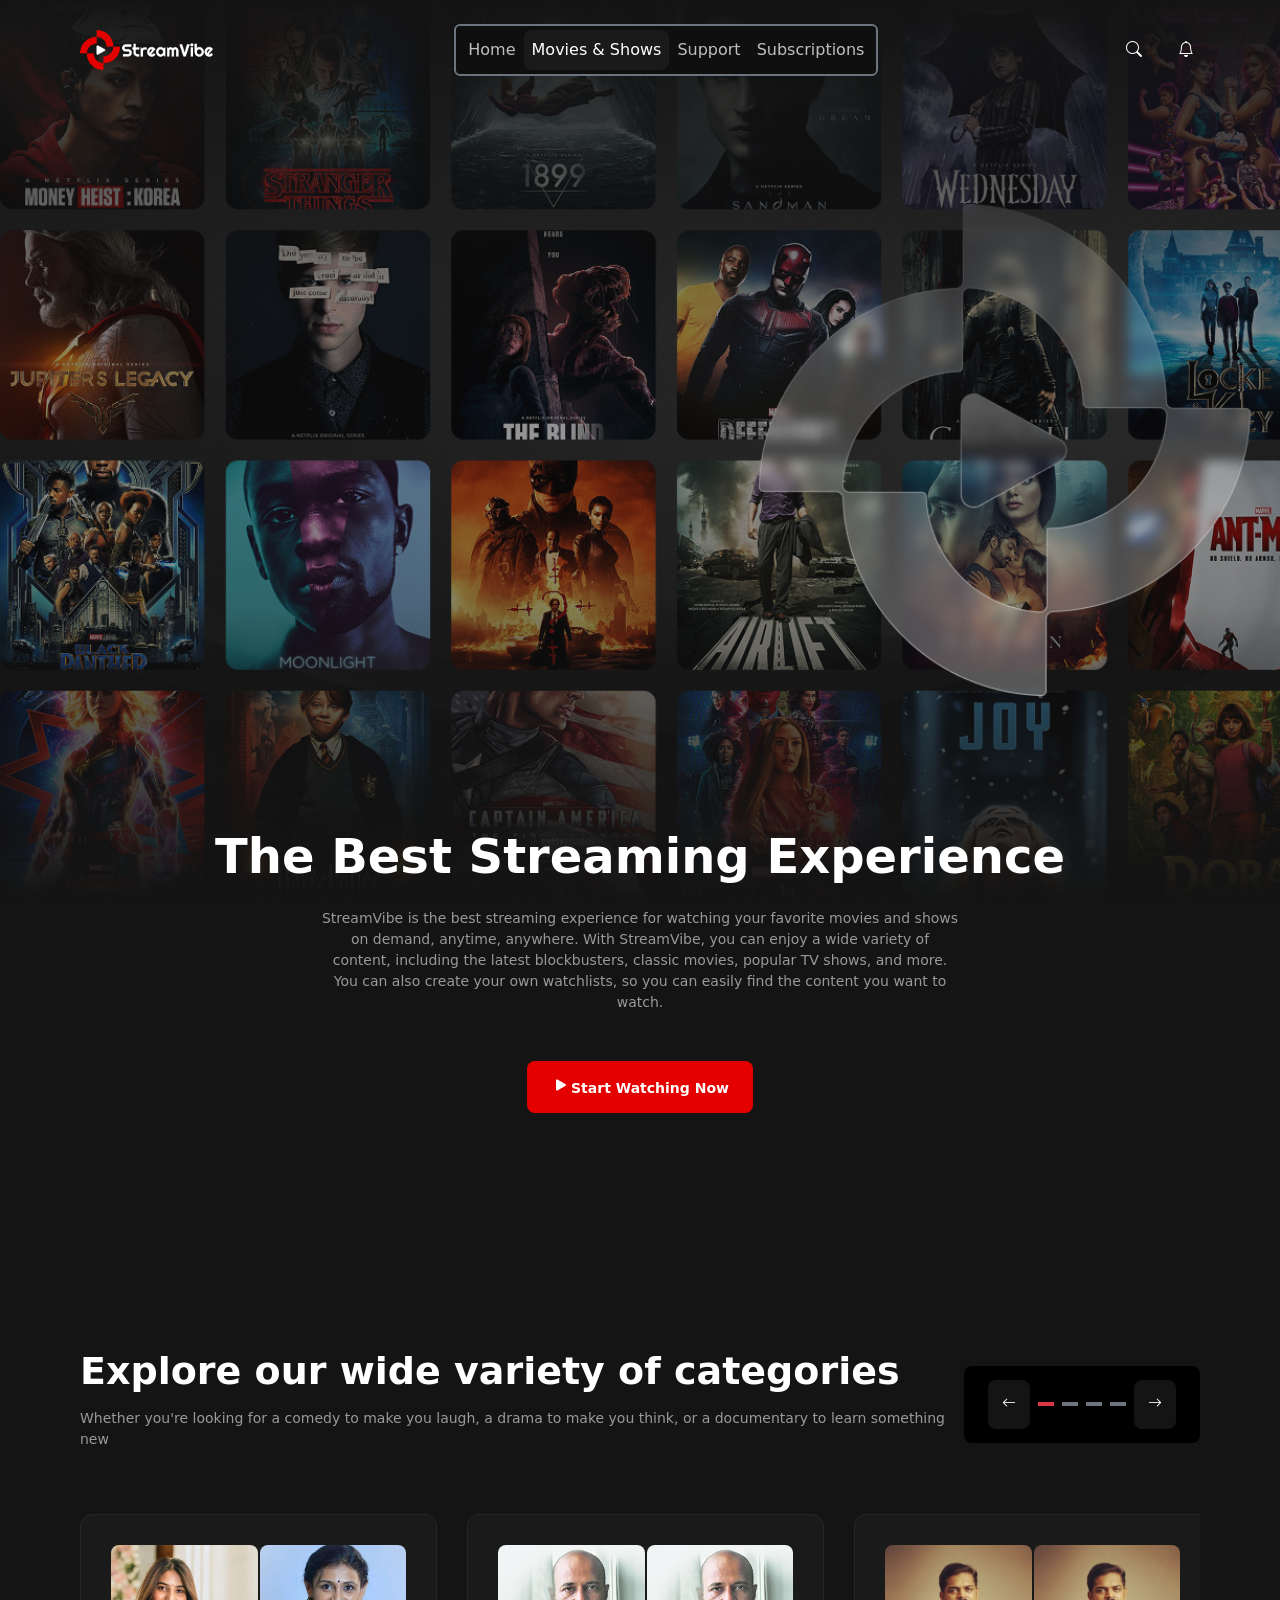
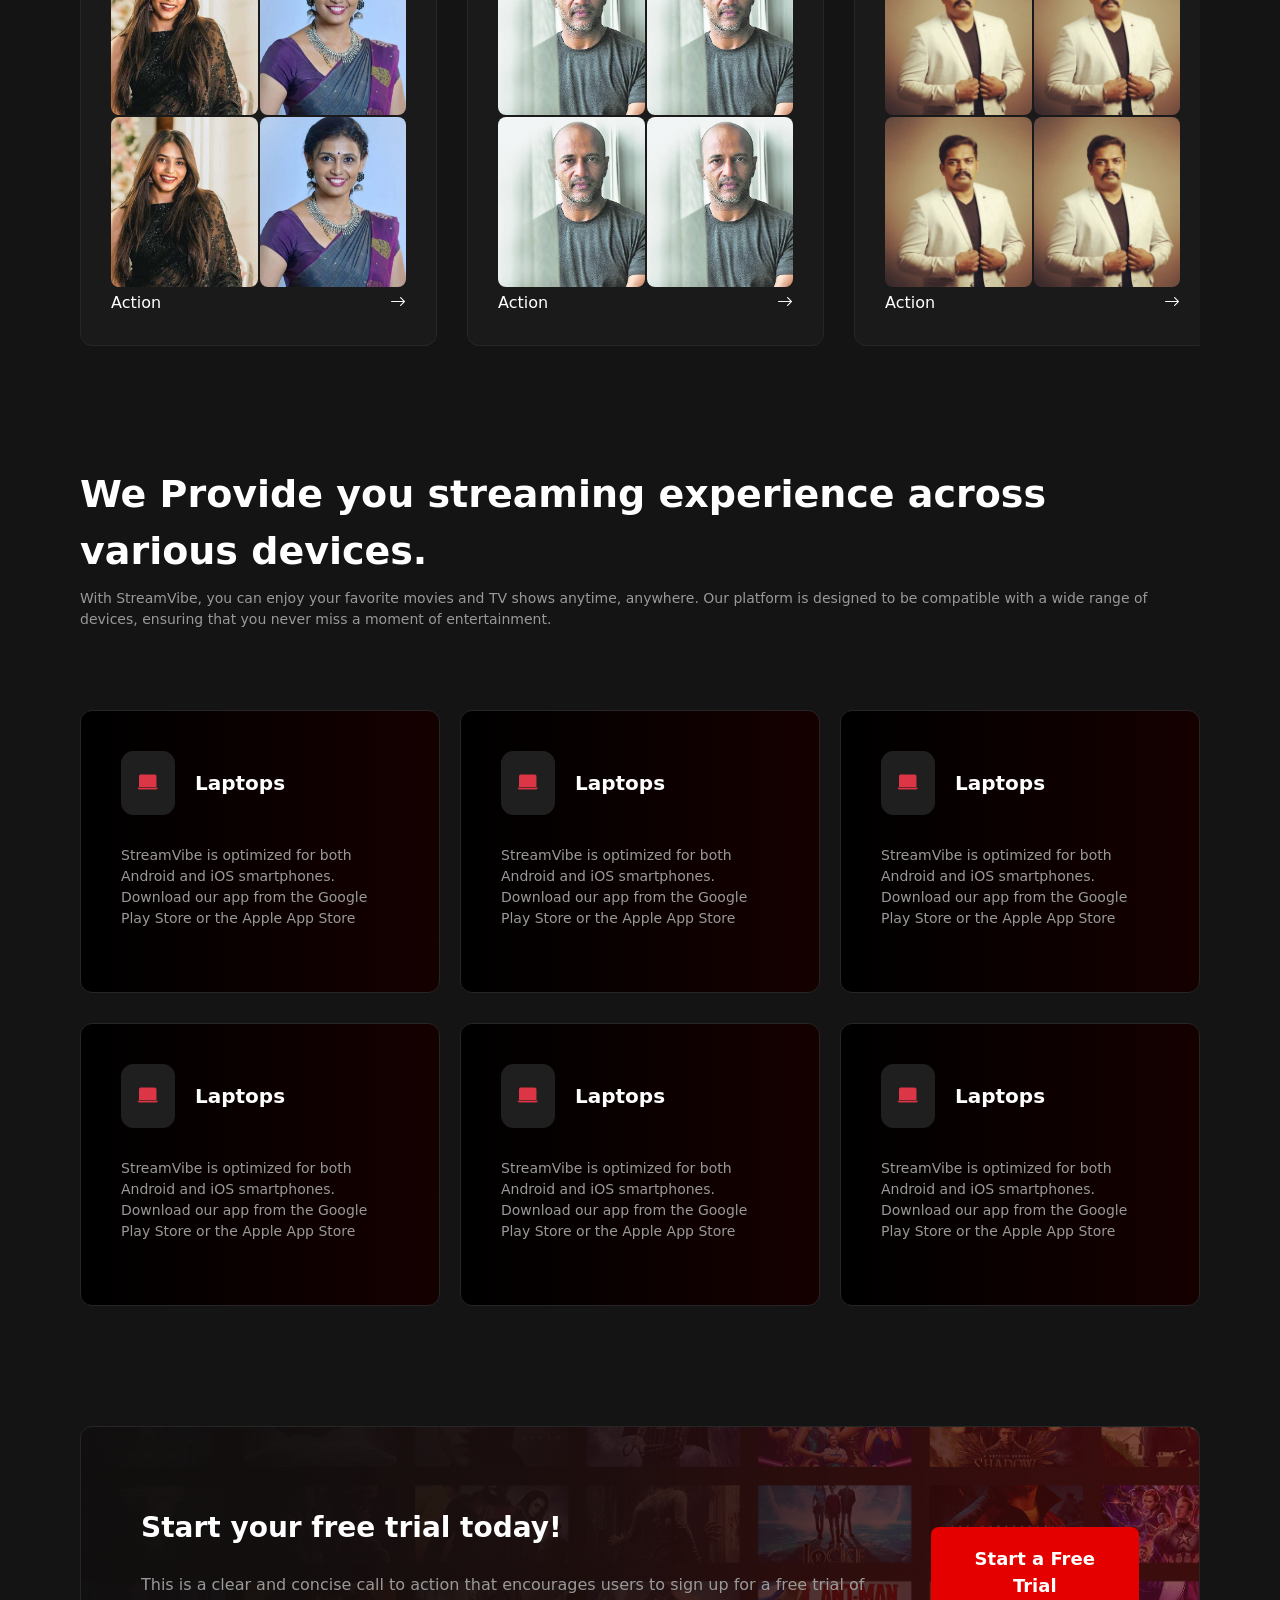
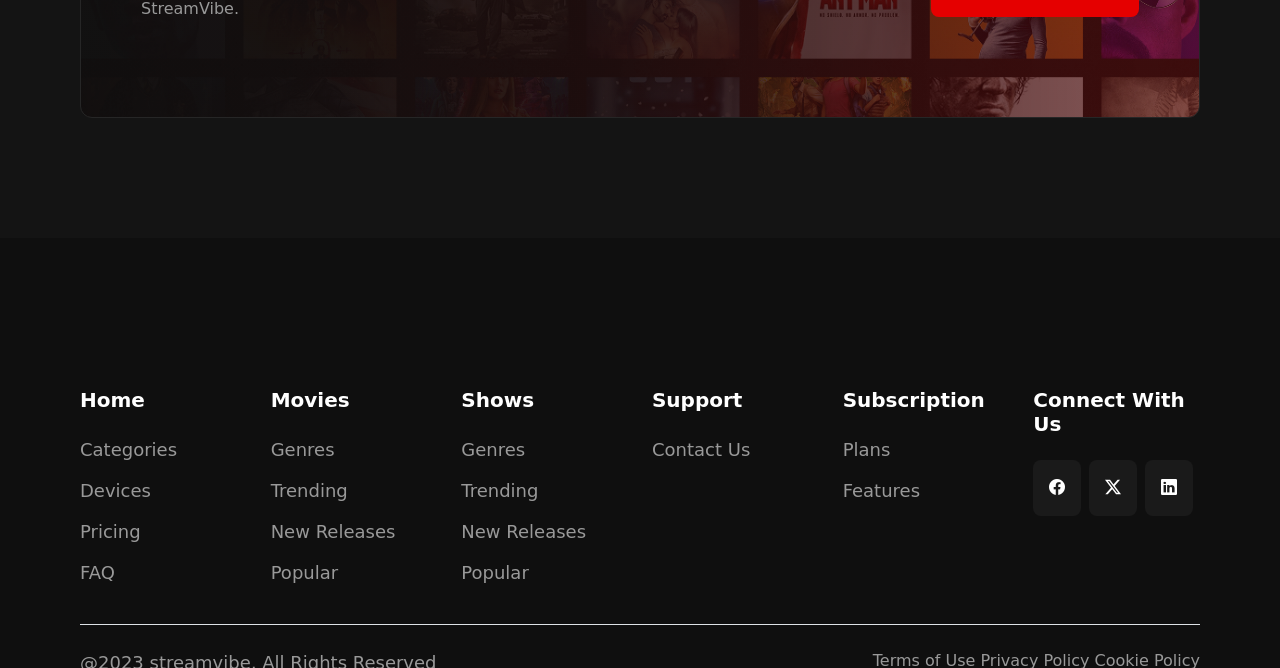
==== index.html @ a5b088ff "first commit" ====
<!DOCTYPE html>
<html lang="en">
    <head>
        <meta charset="UTF-8">
        <meta name="viewport" content="width=device-width, initial-scale=1.0">
        <meta http-equiv="refresh" content="0; url=../pages/Home_page.html">
        <title>Document</title>

    </head>
    <body>

    </body>
</html>
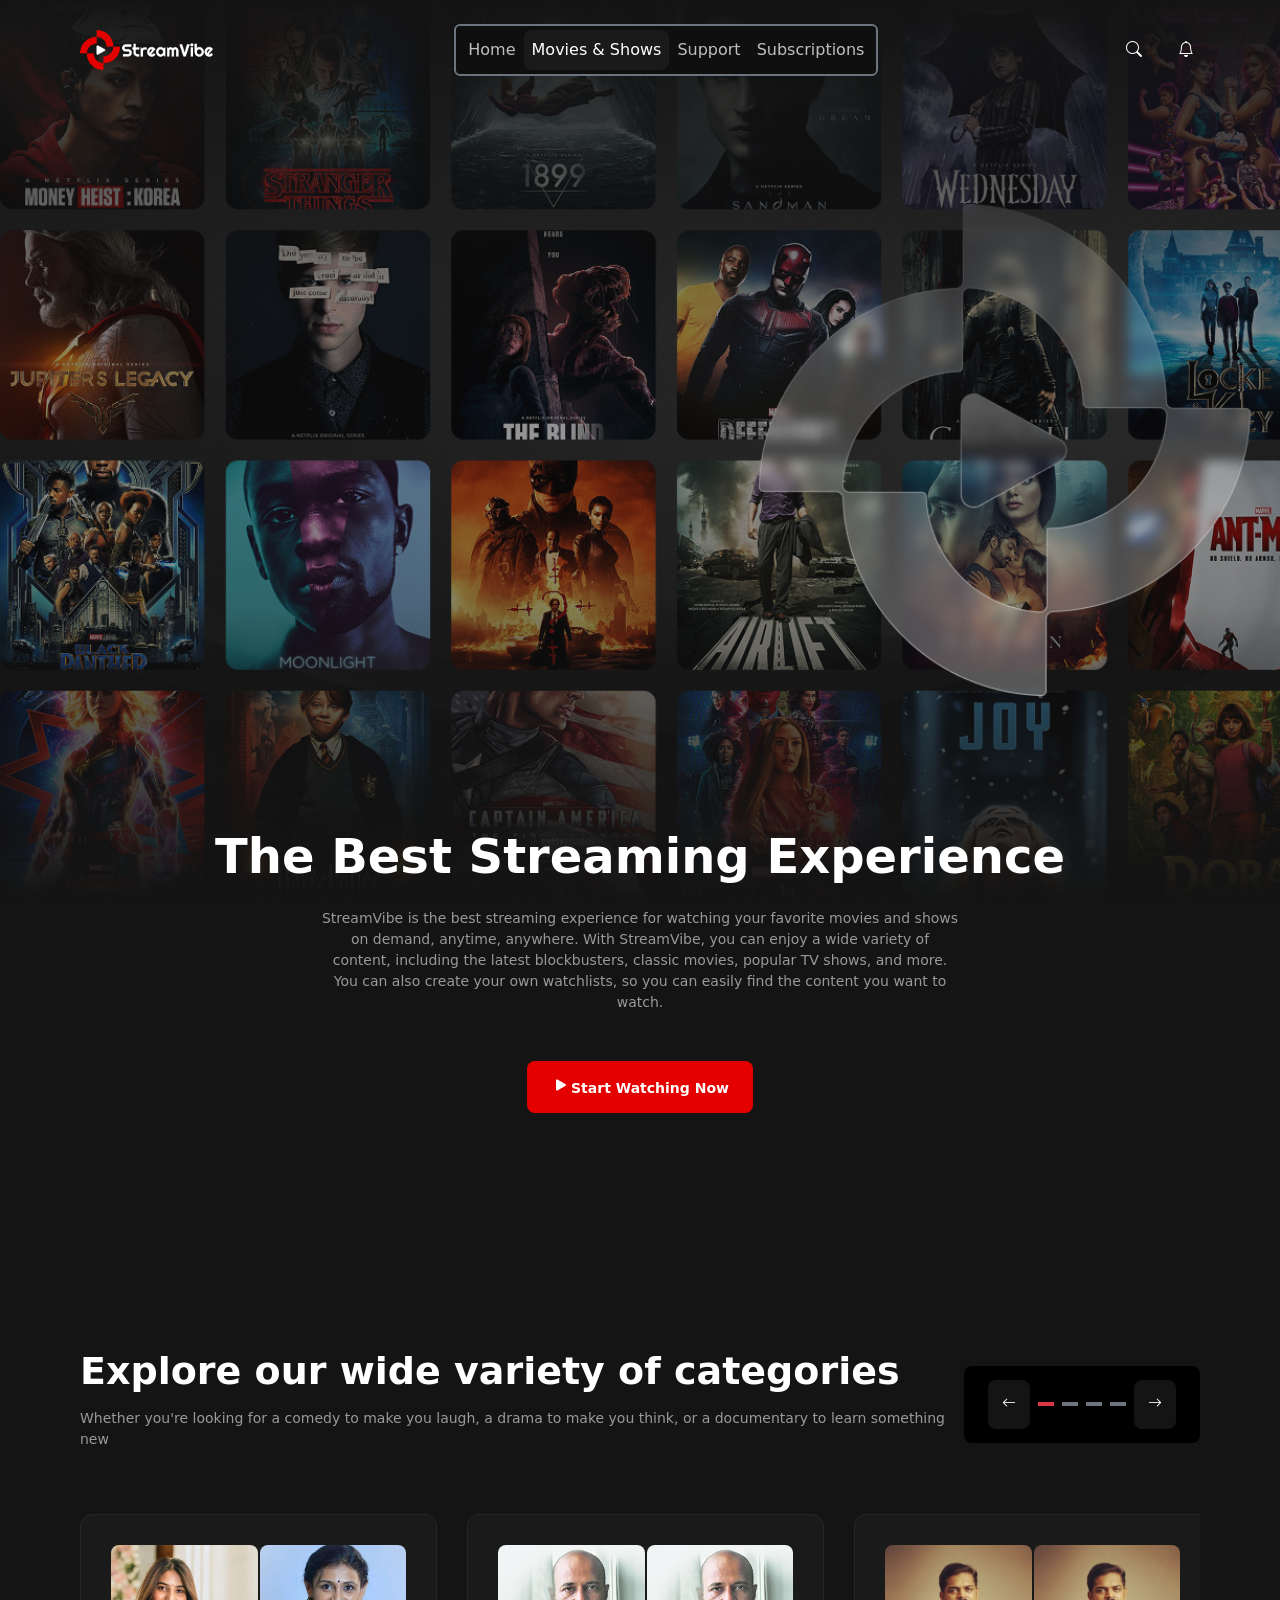
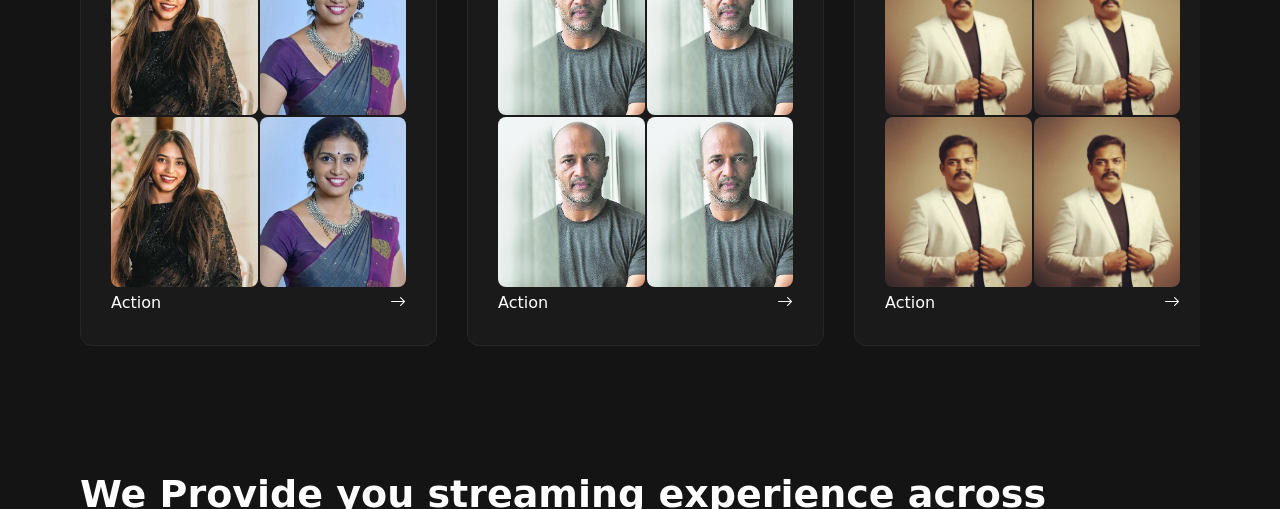
==== commit 67719983: "update index.html" ====
--- a/index.html
+++ b/index.html
@@ -3,7 +3,7 @@
     <head>
         <meta charset="UTF-8">
         <meta name="viewport" content="width=device-width, initial-scale=1.0">
-        <meta http-equiv="refresh" content="0; url=../pages/Home_page.html">
+        <meta http-equiv="refresh" content="0; url=pages/Home_page.html">
         <title>Document</title>
 
     </head>
